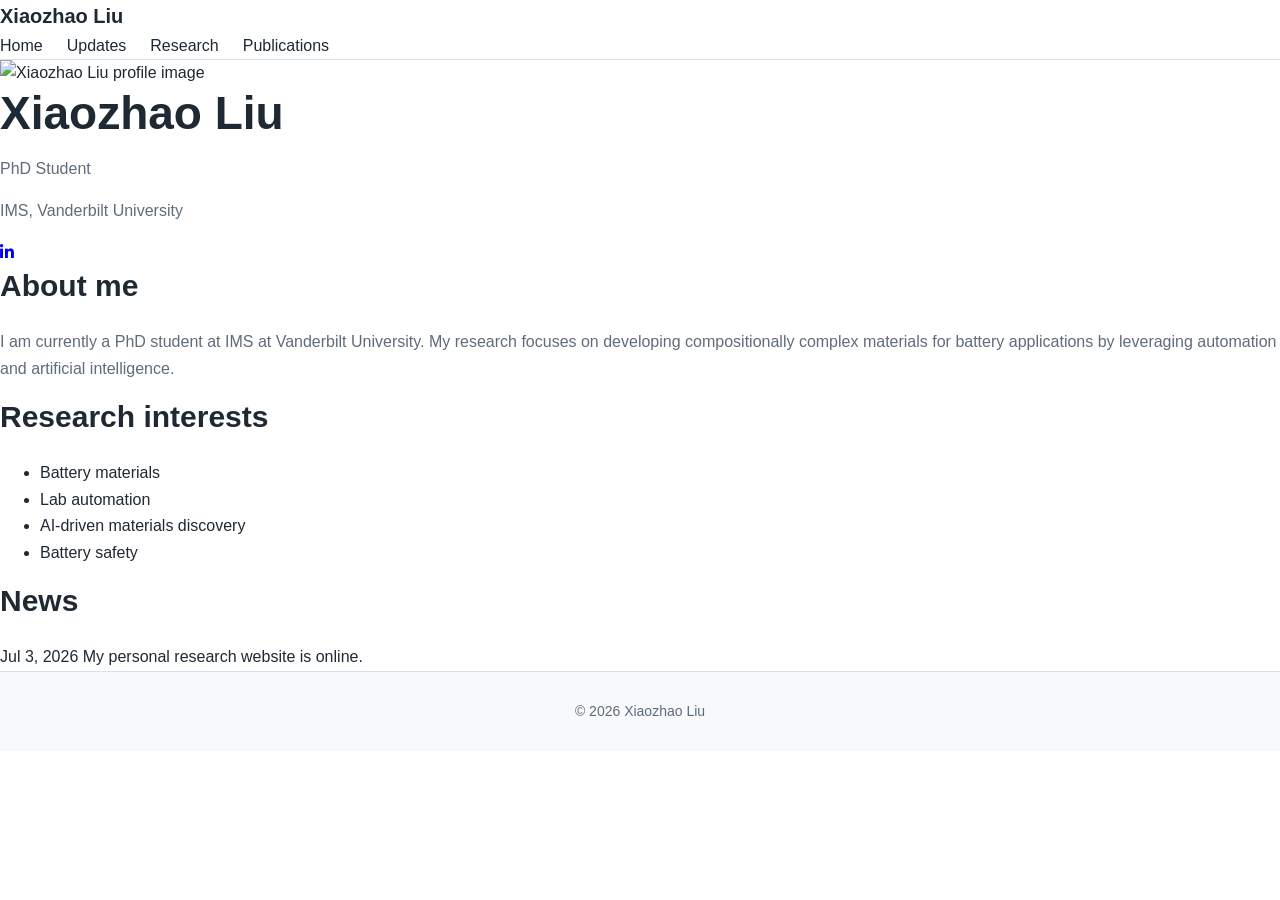
==== index.html @ d34f3051 "Refine homepage in clean academic style" ====
<!DOCTYPE html>
<html lang="en">
<head>
  <meta charset="UTF-8" />
  <meta name="viewport" content="width=device-width, initial-scale=1.0" />
  <meta name="description" content="Xiaozhao Liu - battery materials, lab automation, and AI-driven materials discovery." />
  <title>Xiaozhao Liu | Home</title>
  <link rel="stylesheet" href="https://cdn.jsdelivr.net/npm/academicons@1.9.4/css/academicons.min.css" />
  <link rel="stylesheet" href="https://cdnjs.cloudflare.com/ajax/libs/font-awesome/6.5.2/css/all.min.css" />
  <link rel="stylesheet" href="style.css" />
</head>
<body>
  <header class="site-header">
    <div class="site-container nav-bar">
      <a class="site-title" href="index.html">Xiaozhao Liu</a>
      <nav class="nav-links" aria-label="Main navigation">
        <a class="active" href="index.html">Home</a>
        <a href="updates.html">Updates</a>
        <a href="research.html">Research</a>
        <a href="publications.html">Publications</a>
      </nav>
    </div>
  </header>

  <main class="site-container main-content">
    <section class="profile-layout">
      <aside class="profile-sidebar">
        <img class="profile-photo" src="assets/profile.svg" alt="Xiaozhao Liu profile image" />
        <h1>Xiaozhao Liu</h1>
        <p class="profile-role">PhD Student</p>
        <p class="profile-affiliation">IMS, Vanderbilt University</p>

        <div class="profile-icons" aria-label="Academic and professional links">
          <a href="https://scholar.google.com/citations?user=CbV5CPsAAAAJ&hl=en" target="_blank" rel="noopener noreferrer" aria-label="Google Scholar">
            <i class="ai ai-google-scholar"></i>
          </a>
          <a href="https://www.researchgate.net/profile/Xiaozhao-Liu-3/research" target="_blank" rel="noopener noreferrer" aria-label="ResearchGate">
            <i class="ai ai-researchgate"></i>
          </a>
          <a href="https://www.linkedin.com/in/xiaozhao-liu-083b06285/" target="_blank" rel="noopener noreferrer" aria-label="LinkedIn">
            <i class="fa-brands fa-linkedin-in"></i>
          </a>
        </div>
      </aside>

      <section class="profile-main">
        <section class="page-section">
          <h2>About me</h2>
          <p>
            I am currently a PhD student at IMS at Vanderbilt University. My research focuses on
            developing compositionally complex materials for battery applications by leveraging
            automation and artificial intelligence.
          </p>
        </section>

        <section class="page-section two-column-section">
          <div>
            <h2>Research interests</h2>
            <ul class="interest-list">
              <li>Battery materials</li>
              <li>Lab automation</li>
              <li>AI-driven materials discovery</li>
              <li>Battery safety</li>
            </ul>
          </div>
          <div>
            <h2>News</h2>
            <div class="news-row">
              <span class="news-date">Jul 3, 2026</span>
              <span>My personal research website is online.</span>
            </div>
          </div>
        </section>
      </section>
    </section>
  </main>

  <footer class="site-footer">
    <p>© 2026 Xiaozhao Liu</p>
  </footer>
</body>
</html>
---- style.css ----
:root {
  --text: #1f2933;
  --muted: #5f6c7b;
  --border: #d9e2ec;
  --background: #ffffff;
  --light-background: #f7f9fb;
  --accent: #1f6feb;
  --accent-dark: #174ea6;
  --max-width: 1080px;
}

* {
  box-sizing: border-box;
}

html {
  scroll-behavior: smooth;
}

body {
  margin: 0;
  font-family: -apple-system, BlinkMacSystemFont, "Segoe UI", Arial, sans-serif;
  color: var(--text);
  background: var(--background);
  line-height: 1.65;
}

.container {
  width: min(92%, var(--max-width));
  margin: 0 auto;
}

.narrow {
  max-width: 880px;
}

.site-header {
  position: sticky;
  top: 0;
  z-index: 10;
  background: rgba(255, 255, 255, 0.96);
  border-bottom: 1px solid var(--border);
  backdrop-filter: blur(8px);
}

.nav-container {
  display: flex;
  justify-content: space-between;
  align-items: center;
  padding: 16px 0;
}

.site-title {
  font-size: 20px;
  font-weight: 700;
  color: var(--text);
  text-decoration: none;
}

.nav-links {
  display: flex;
  gap: 24px;
}

.nav-links a {
  color: var(--text);
  text-decoration: none;
  font-weight: 500;
}

.nav-links a:hover,
.site-title:hover {
  color: var(--accent);
}

.section {
  padding: 76px 0;
}

.section-light {
  background: var(--light-background);
}

.hero {
  padding-top: 96px;
}

.hero-grid {
  display: grid;
  grid-template-columns: 1.7fr 0.9fr;
  gap: 52px;
  align-items: center;
}

.eyebrow {
  margin: 0 0 10px;
  color: var(--accent);
  font-weight: 700;
  letter-spacing: 0.02em;
}

h1 {
  margin: 0 0 10px;
  font-size: 46px;
  line-height: 1.15;
}

h2 {
  margin-top: 0;
  font-size: 30px;
  line-height: 1.25;
}

.hero h2 {
  font-size: 21px;
  color: var(--muted);
  font-weight: 500;
}

h3 {
  margin-bottom: 8px;
}

p {
  color: var(--muted);
}

.button-row {
  display: flex;
  flex-wrap: wrap;
  gap: 12px;
  margin-top: 28px;
}

.button-row a {
  display: inline-block;
  padding: 10px 16px;
  color: #ffffff;
  background: var(--accent);
  border-radius: 6px;
  text-decoration: none;
  font-weight: 600;
}

.button-row a:hover {
  background: var(--accent-dark);
}

.profile-card {
  padding: 30px;
  border: 1px solid var(--border);
  border-radius: 18px;
  background: #ffffff;
  box-shadow: 0 12px 30px rgba(15, 23, 42, 0.08);
  text-align: center;
}

.profile-placeholder {
  width: 132px;
  height: 132px;
  margin: 0 auto 20px;
  border-radius: 50%;
  background: linear-gradient(135deg, #1f6feb, #7aa7ff);
  color: #ffffff;
  display: grid;
  place-items: center;
  font-size: 40px;
  font-weight: 700;
}

.small-text {
  font-size: 14px;
}

.update-item {
  display: grid;
  grid-template-columns: 90px 1fr;
  gap: 20px;
  padding: 18px 0;
  border-bottom: 1px solid var(--border);
}

.update-item p {
  margin: 0;
}

.date {
  font-weight: 700;
  color: var(--accent);
}

.card-grid {
  display: grid;
  grid-template-columns: repeat(2, minmax(0, 1fr));
  gap: 22px;
}

.research-card {
  padding: 24px;
  border: 1px solid var(--border);
  border-radius: 12px;
  background: #ffffff;
}

.research-card p {
  margin-bottom: 0;
}

.publication-links a,
.publication-list a {
  color: var(--accent);
}

.publication-list li {
  margin-bottom: 18px;
}

.site-footer {
  padding: 28px 0;
  border-top: 1px solid var(--border);
  background: var(--light-background);
  text-align: center;
}

.site-footer p {
  margin: 0;
  font-size: 14px;
}

@media (max-width: 760px) {
  .nav-container {
    flex-direction: column;
    gap: 12px;
  }

  .nav-links {
    flex-wrap: wrap;
    justify-content: center;
    gap: 14px;
  }

  .hero-grid {
    grid-template-columns: 1fr;
  }

  h1 {
    font-size: 36px;
  }

  h2 {
    font-size: 26px;
  }

  .card-grid {
    grid-template-columns: 1fr;
  }

  .update-item {
    grid-template-columns: 1fr;
    gap: 4px;
  }
}
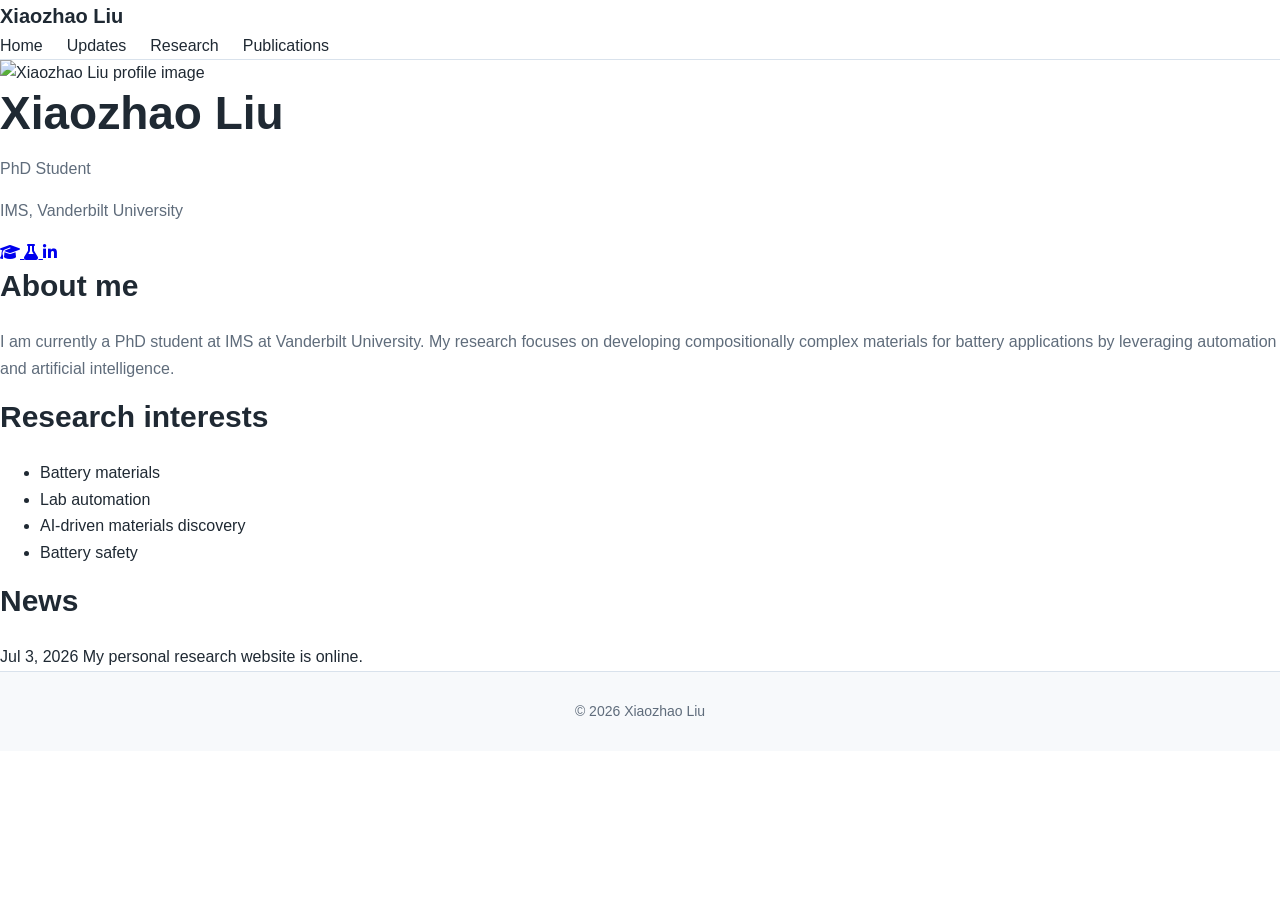
==== commit 1529babd: "Use reliable profile link icons" ====
--- a/index.html
+++ b/index.html
@@ -5,7 +5,6 @@
   <meta name="viewport" content="width=device-width, initial-scale=1.0" />
   <meta name="description" content="Xiaozhao Liu - battery materials, lab automation, and AI-driven materials discovery." />
   <title>Xiaozhao Liu | Home</title>
-  <link rel="stylesheet" href="https://cdn.jsdelivr.net/npm/academicons@1.9.4/css/academicons.min.css" />
   <link rel="stylesheet" href="https://cdnjs.cloudflare.com/ajax/libs/font-awesome/6.5.2/css/all.min.css" />
   <link rel="stylesheet" href="style.css" />
 </head>
@@ -31,13 +30,13 @@
         <p class="profile-affiliation">IMS, Vanderbilt University</p>
 
         <div class="profile-icons" aria-label="Academic and professional links">
-          <a href="https://scholar.google.com/citations?user=CbV5CPsAAAAJ&hl=en" target="_blank" rel="noopener noreferrer" aria-label="Google Scholar">
-            <i class="ai ai-google-scholar"></i>
+          <a href="https://scholar.google.com/citations?user=CbV5CPsAAAAJ&hl=en" target="_blank" rel="noopener noreferrer" aria-label="Google Scholar" title="Google Scholar">
+            <i class="fa-solid fa-graduation-cap"></i>
           </a>
-          <a href="https://www.researchgate.net/profile/Xiaozhao-Liu-3/research" target="_blank" rel="noopener noreferrer" aria-label="ResearchGate">
-            <i class="ai ai-researchgate"></i>
+          <a href="https://www.researchgate.net/profile/Xiaozhao-Liu-3/research" target="_blank" rel="noopener noreferrer" aria-label="ResearchGate" title="ResearchGate">
+            <i class="fa-solid fa-flask"></i>
           </a>
-          <a href="https://www.linkedin.com/in/xiaozhao-liu-083b06285/" target="_blank" rel="noopener noreferrer" aria-label="LinkedIn">
+          <a href="https://www.linkedin.com/in/xiaozhao-liu-083b06285/" target="_blank" rel="noopener noreferrer" aria-label="LinkedIn" title="LinkedIn">
             <i class="fa-brands fa-linkedin-in"></i>
           </a>
         </div>
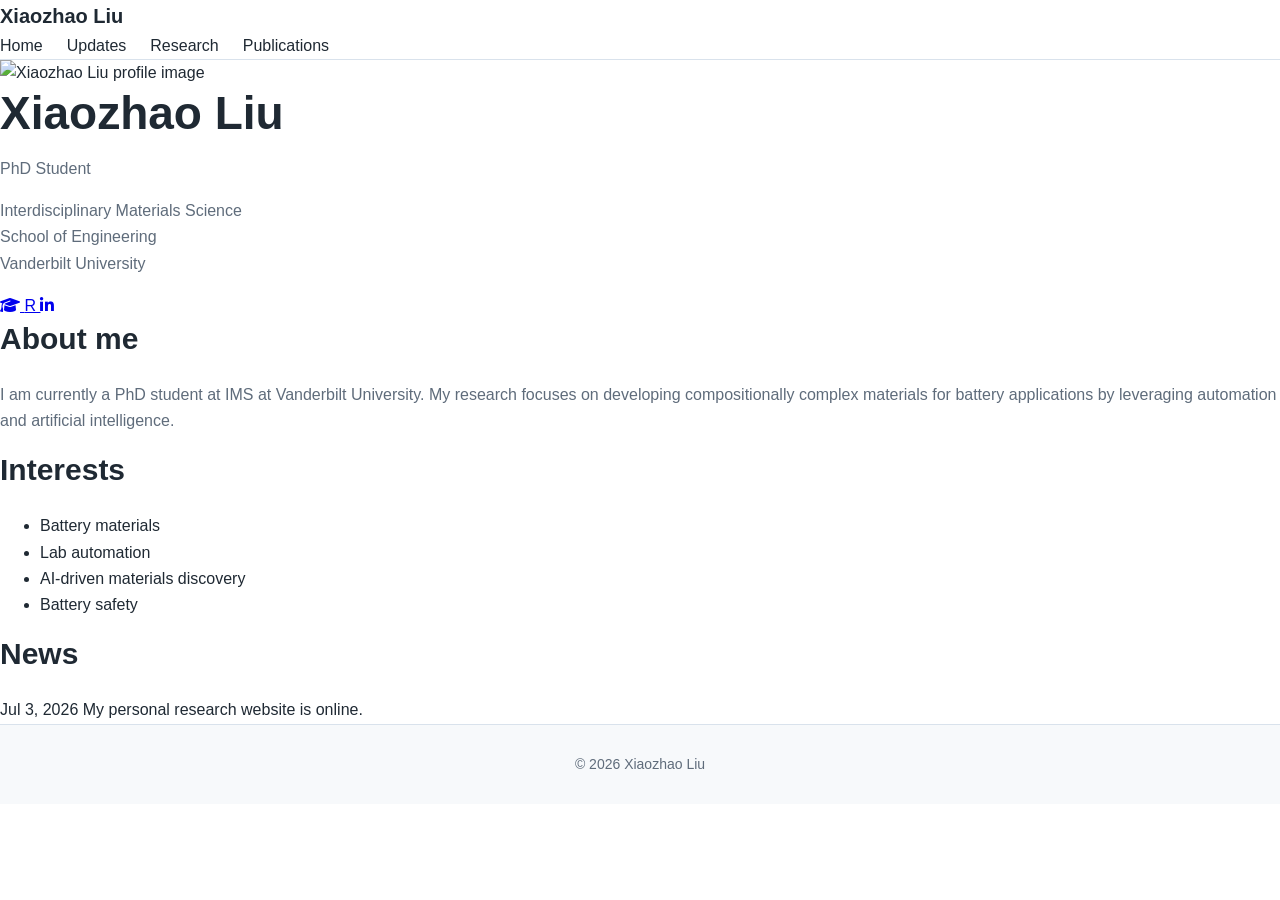
==== commit 45d6be6b: "Use R icon for ResearchGate" ====
--- a/index.html
+++ b/index.html
@@ -27,14 +27,18 @@
         <img class="profile-photo" src="assets/profile.svg" alt="Xiaozhao Liu profile image" />
         <h1>Xiaozhao Liu</h1>
         <p class="profile-role">PhD Student</p>
-        <p class="profile-affiliation">IMS, Vanderbilt University</p>
+        <p class="profile-affiliation">
+          Interdisciplinary Materials Science<br />
+          School of Engineering<br />
+          Vanderbilt University
+        </p>
 
         <div class="profile-icons" aria-label="Academic and professional links">
           <a href="https://scholar.google.com/citations?user=CbV5CPsAAAAJ&hl=en" target="_blank" rel="noopener noreferrer" aria-label="Google Scholar" title="Google Scholar">
             <i class="fa-solid fa-graduation-cap"></i>
           </a>
           <a href="https://www.researchgate.net/profile/Xiaozhao-Liu-3/research" target="_blank" rel="noopener noreferrer" aria-label="ResearchGate" title="ResearchGate">
-            <i class="fa-solid fa-flask"></i>
+            <span class="rg-icon">R</span>
           </a>
           <a href="https://www.linkedin.com/in/xiaozhao-liu-083b06285/" target="_blank" rel="noopener noreferrer" aria-label="LinkedIn" title="LinkedIn">
             <i class="fa-brands fa-linkedin-in"></i>
@@ -54,7 +58,7 @@
 
         <section class="page-section two-column-section">
           <div>
-            <h2>Research interests</h2>
+            <h2>Interests</h2>
             <ul class="interest-list">
               <li>Battery materials</li>
               <li>Lab automation</li>
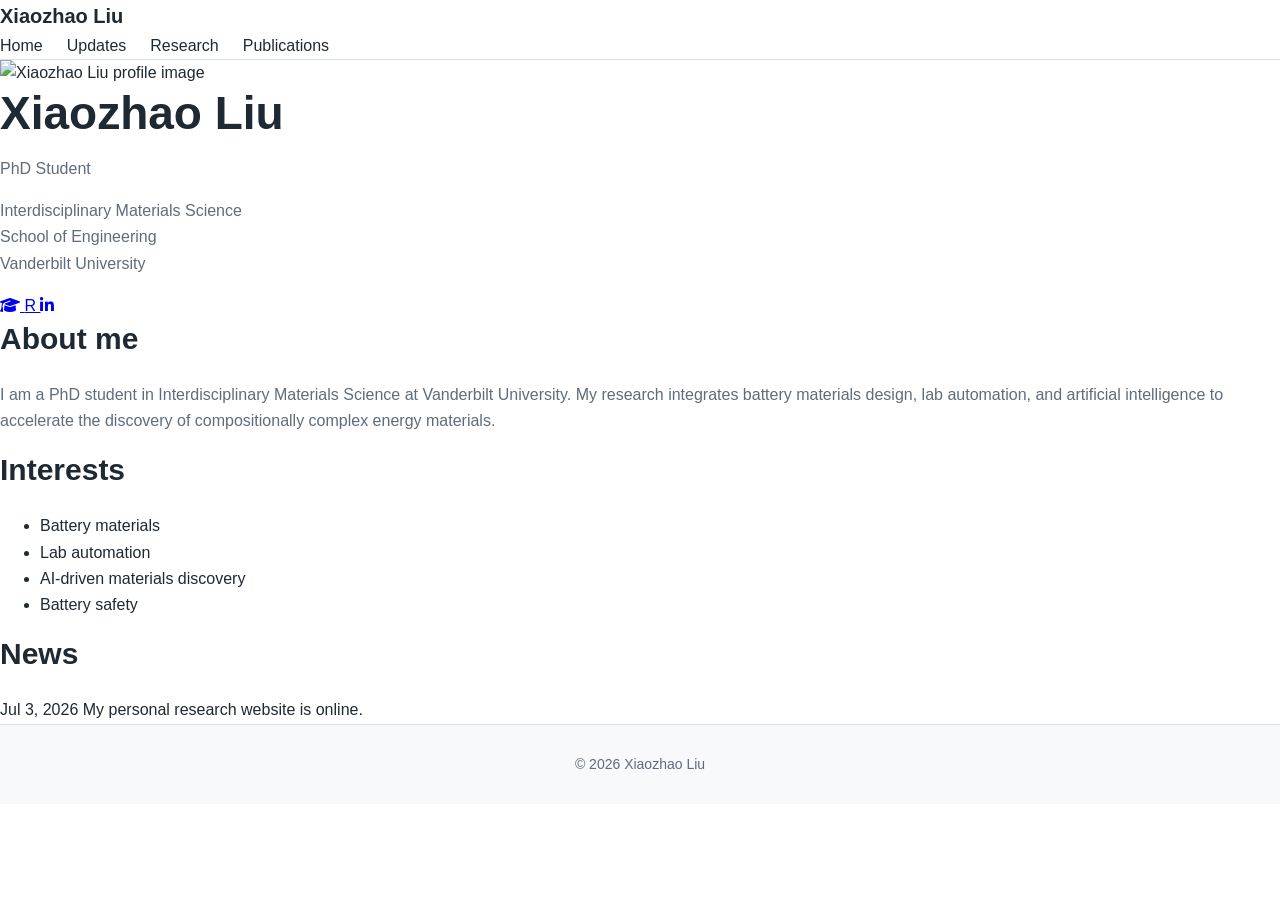
==== commit 33d4825a: "Revise research description in index.html Updated the description of my research focus to include in" ====
--- a/index.html
+++ b/index.html
@@ -50,9 +50,8 @@
         <section class="page-section">
           <h2>About me</h2>
           <p>
-            I am currently a PhD student at IMS at Vanderbilt University. My research focuses on
-            developing compositionally complex materials for battery applications by leveraging
-            automation and artificial intelligence.
+            I am a PhD student in Interdisciplinary Materials Science at Vanderbilt University. 
+            My research integrates battery materials design, lab automation, and artificial intelligence to accelerate the discovery of compositionally complex energy materials.
           </p>
         </section>
 
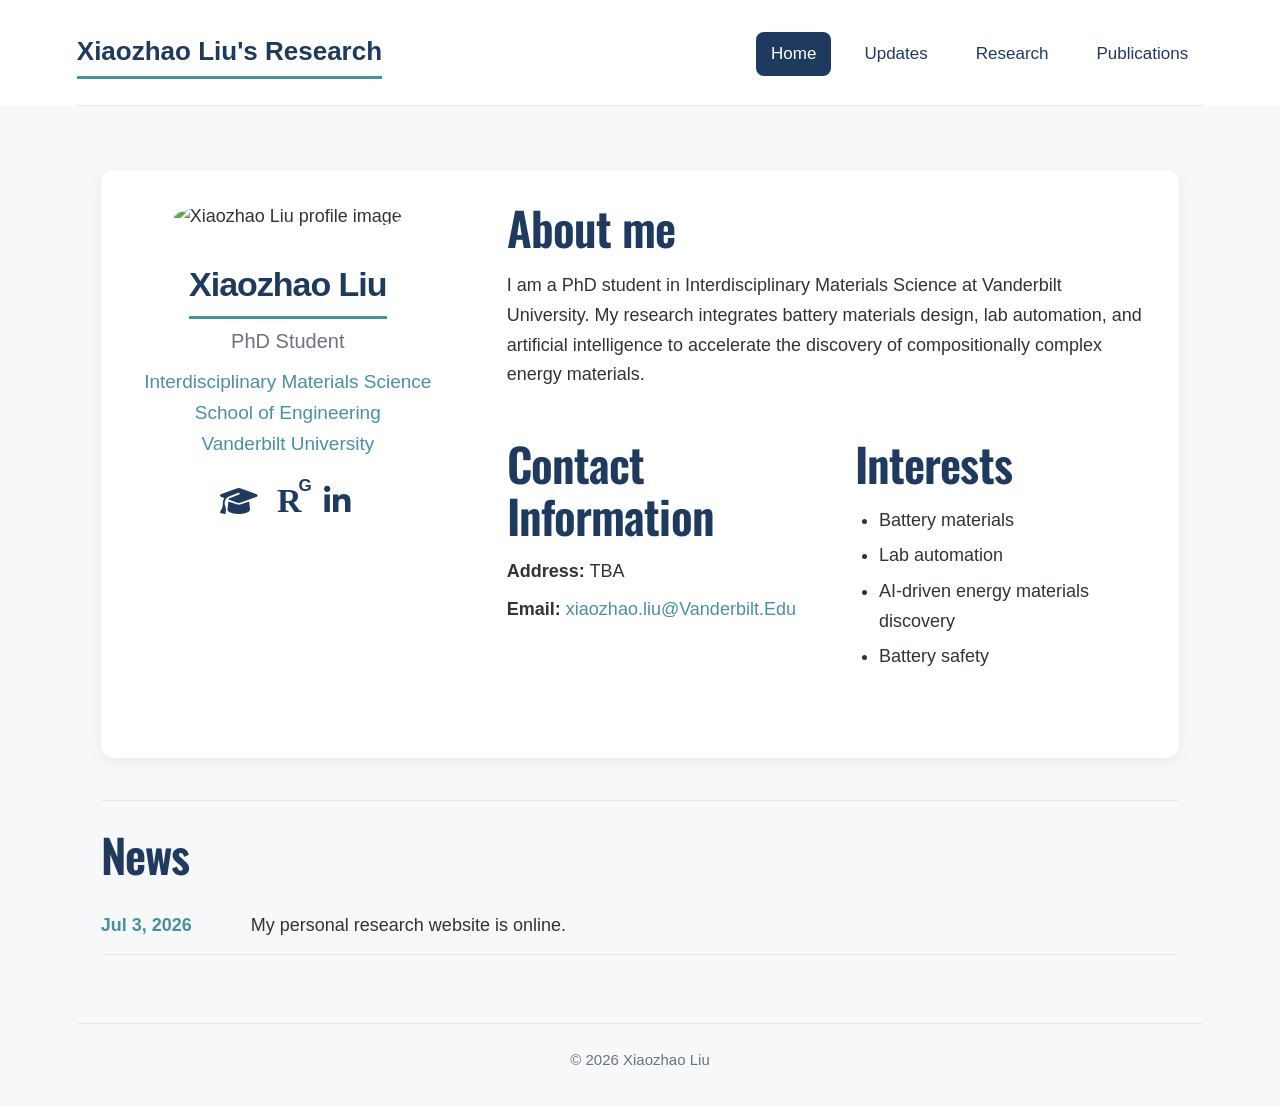
==== commit 84827801: "Update site title to include 'Research'" ====
--- a/index.html
+++ b/index.html
@@ -11,7 +11,7 @@
 <body>
   <header class="site-header">
     <div class="site-container nav-bar">
-      <a class="site-title" href="index.html">Xiaozhao Liu</a>
+      <a class="site-title" href="index.html">Xiaozhao Liu's Research</a>
       <nav class="nav-links" aria-label="Main navigation">
         <a class="active" href="index.html">Home</a>
         <a href="updates.html">Updates</a>
@@ -50,30 +50,36 @@
         <section class="page-section">
           <h2>About me</h2>
           <p>
-            I am a PhD student in Interdisciplinary Materials Science at Vanderbilt University. 
+            I am a PhD student in Interdisciplinary Materials Science at Vanderbilt University.
             My research integrates battery materials design, lab automation, and artificial intelligence to accelerate the discovery of compositionally complex energy materials.
           </p>
         </section>
 
         <section class="page-section two-column-section">
           <div>
+            <h2>Contact Information</h2>
+            <p class="contact-line"><strong>Address:</strong> TBA</p>
+            <p class="contact-line"><strong>Email:</strong> <a href="mailto:xiaozhao.liu@Vanderbilt.Edu">xiaozhao.liu@Vanderbilt.Edu</a></p>
+          </div>
+          <div>
             <h2>Interests</h2>
             <ul class="interest-list">
               <li>Battery materials</li>
               <li>Lab automation</li>
-              <li>AI-driven materials discovery</li>
+              <li>AI-driven energy materials discovery</li>
               <li>Battery safety</li>
             </ul>
           </div>
-          <div>
-            <h2>News</h2>
-            <div class="news-row">
-              <span class="news-date">Jul 3, 2026</span>
-              <span>My personal research website is online.</span>
-            </div>
-          </div>
         </section>
       </section>
+    </section>
+
+    <section class="home-news">
+      <h2>News</h2>
+      <div class="news-row">
+        <span class="news-date">Jul 3, 2026</span>
+        <span>My personal research website is online.</span>
+      </div>
     </section>
   </main>
 
--- a/style.css
+++ b/style.css
@@ -1,261 +1,423 @@
+@import url('https://fonts.googleapis.com/css2?family=Oswald:wght@500;600;700&display=swap');
+
 :root {
-  --text: #1f2933;
-  --muted: #5f6c7b;
-  --border: #d9e2ec;
-  --background: #ffffff;
-  --light-background: #f7f9fb;
-  --accent: #1f6feb;
-  --accent-dark: #174ea6;
-  --max-width: 1080px;
+  --navy: #1F3A5F;
+  --soft-blue: #4A90A4;
+  --bg: #F7F8FA;
+  --card: #FFFFFF;
+  --text: #2F3437;
+  --muted: #6B7280;
+  --line: #E5E7EB;
+  --max-width: 1200px;
+  --content-width: 1000px;
 }
 
 * {
   box-sizing: border-box;
 }
 
-html {
-  scroll-behavior: smooth;
-}
-
+html,
 body {
   margin: 0;
-  font-family: -apple-system, BlinkMacSystemFont, "Segoe UI", Arial, sans-serif;
+  padding: 0;
+}
+
+body {
   color: var(--text);
-  background: var(--background);
+  background: var(--bg);
+  font-family: -apple-system, BlinkMacSystemFont, "Segoe UI", Roboto, Arial, sans-serif;
+  font-size: 18px;
   line-height: 1.65;
 }
 
-.container {
-  width: min(92%, var(--max-width));
+a {
+  color: var(--soft-blue);
+  text-decoration: none;
+}
+
+a:hover {
+  color: var(--navy);
+  text-decoration: underline;
+}
+
+.site-container {
+  width: min(88%, var(--max-width));
   margin: 0 auto;
-}
-
-.narrow {
-  max-width: 880px;
+  padding-left: 24px;
+  padding-right: 24px;
 }
 
 .site-header {
-  position: sticky;
-  top: 0;
-  z-index: 10;
-  background: rgba(255, 255, 255, 0.96);
-  border-bottom: 1px solid var(--border);
-  backdrop-filter: blur(8px);
-}
-
-.nav-container {
+  background: var(--card);
+}
+
+.nav-bar {
   display: flex;
   justify-content: space-between;
   align-items: center;
-  padding: 16px 0;
+  padding: 30px 0 26px;
+  border-bottom: 1px solid var(--line);
 }
 
 .site-title {
-  font-size: 20px;
+  color: var(--navy);
+  font-size: 26px;
   font-weight: 700;
-  color: var(--text);
+  border-bottom: 3px solid var(--soft-blue);
+  padding-bottom: 3px;
+}
+
+.site-title:hover {
+  color: var(--soft-blue);
   text-decoration: none;
 }
 
 .nav-links {
   display: flex;
-  gap: 24px;
+  align-items: center;
+  gap: 18px;
 }
 
 .nav-links a {
+  color: var(--navy);
+  padding: 8px 15px;
+  border-radius: 8px;
+  font-size: 17px;
+  font-weight: 500;
+}
+
+.nav-links a:hover,
+.nav-links a.active {
+  color: #ffffff;
+  background: var(--navy);
+  text-decoration: none;
+}
+
+.main-content {
+  padding-top: 64px;
+  padding-bottom: 68px;
+}
+
+.profile-layout {
+  display: grid;
+  grid-template-columns: 310px minmax(0, 1fr);
+  gap: 64px;
+  align-items: start;
+  background: var(--card);
+  padding: 32px;
+  border-radius: 14px;
+  box-shadow: 0 4px 16px rgba(0, 0, 0, 0.06);
+}
+
+.profile-sidebar {
+  text-align: center;
+}
+
+.profile-photo {
+  width: 205px;
+  height: 205px;
+  object-fit: cover;
+  border-radius: 50%;
+  margin-bottom: 24px;
+}
+
+.profile-sidebar h1 {
+  display: inline-block;
+  margin: 0 0 6px;
+  color: var(--navy);
+  font-size: 34px;
+  font-weight: 600;
+  letter-spacing: -0.03em;
+  border-bottom: 3px solid var(--soft-blue);
+  padding-bottom: 4px;
+}
+
+.profile-role {
+  margin: 0;
+  color: var(--muted);
+  font-size: 20px;
+}
+
+.profile-affiliation {
+  margin: 8px 0 24px;
+  color: var(--soft-blue);
+  font-size: 19px;
+  font-weight: 500;
+}
+
+.profile-icons {
+  display: flex;
+  justify-content: center;
+  gap: 15px;
+}
+
+.profile-icons a {
+  display: inline-flex;
+  align-items: center;
+  justify-content: center;
+  width: 34px;
+  height: 34px;
+  color: var(--navy);
+  font-size: 30px;
+}
+
+.profile-icons a:hover {
+  color: var(--soft-blue);
+  text-decoration: none;
+}
+
+.rg-icon {
+  position: relative;
+  display: inline-block;
+  width: 32px;
+  height: 34px;
+  color: var(--navy);
+  font-family: Georgia, "Times New Roman", serif;
+  font-size: 34px;
+  font-weight: 600;
+  line-height: 1;
+  letter-spacing: -0.08em;
+}
+
+.rg-icon::after {
+  content: "G";
+  position: absolute;
+  top: -7px;
+  right: -8px;
+  font-family: Arial, sans-serif;
+  font-size: 17px;
+  font-weight: 700;
+  letter-spacing: 0;
+}
+
+.profile-icons a:hover .rg-icon {
+  color: var(--soft-blue);
+}
+
+.profile-main {
+  max-width: 760px;
+}
+
+.page-section {
+  margin-bottom: 48px;
+}
+
+.page-section h2,
+.page-content h1,
+.home-news h2 {
+  margin: 0 0 16px;
+  color: var(--navy);
+  font-family: "Oswald", -apple-system, BlinkMacSystemFont, "Segoe UI", sans-serif;
+  font-size: 46px;
+  font-weight: 600;
+  line-height: 1.12;
+  letter-spacing: -0.02em;
+  text-transform: none;
+}
+
+.page-section p,
+.lead,
+.research-topic p,
+.timeline-text,
+.publication-list span {
   color: var(--text);
-  text-decoration: none;
+}
+
+.two-column-section {
+  display: grid;
+  grid-template-columns: 1fr 1fr;
+  gap: 56px;
+}
+
+.interest-list {
+  margin: 0;
+  padding-left: 24px;
+}
+
+.interest-list li {
+  margin-bottom: 6px;
+}
+
+.contact-line {
+  margin: 0 0 8px;
+}
+
+.news-row,
+.timeline-item {
+  display: grid;
+  grid-template-columns: 130px 1fr;
+  gap: 20px;
+  align-items: start;
+  padding: 14px 0;
+  border-bottom: 1px solid var(--line);
+}
+
+.news-date,
+.timeline-date {
+  color: var(--soft-blue);
+  font-weight: 600;
+}
+
+.home-news {
+  margin-top: 42px;
+  padding-top: 28px;
+  border-top: 1px solid var(--line);
+}
+
+.page-content {
+  max-width: var(--content-width);
+  padding-top: 64px;
+  padding-bottom: 68px;
+  background: var(--card);
+  border-radius: 14px;
+  box-shadow: 0 4px 16px rgba(0, 0, 0, 0.06);
+  margin-top: 48px;
+  margin-bottom: 48px;
+}
+
+.page-content h1 {
+  margin-bottom: 18px;
+}
+
+.lead {
+  margin: 0 0 34px;
+}
+
+.research-topic {
+  padding: 24px 0;
+  border-top: 1px solid var(--line);
+}
+
+.research-topic h2,
+.publication-block h2 {
+  margin: 0 0 10px;
+  color: var(--navy);
+  font-family: "Oswald", -apple-system, BlinkMacSystemFont, "Segoe UI", sans-serif;
+  font-size: 30px;
+  font-weight: 600;
+  letter-spacing: -0.01em;
+}
+
+.research-topic p {
+  margin: 0;
+}
+
+.timeline {
+  border-top: 1px solid var(--line);
+}
+
+.publication-icons {
+  justify-content: flex-start;
+  margin: 18px 0 34px;
+}
+
+.publication-block {
+  border-top: 1px solid var(--line);
+  padding-top: 24px;
+}
+
+.publication-list {
+  margin: 0;
+  padding: 0;
+  list-style: none;
+  counter-reset: pub-counter 3;
+}
+
+.publication-list li {
+  display: grid;
+  grid-template-columns: 46px 1fr;
+  gap: 14px;
+  padding: 18px 0;
+  border-bottom: 1px solid var(--line);
+}
+
+.publication-list li::before {
+  counter-increment: pub-counter -1;
+  content: counter(pub-counter);
+  color: var(--text);
+  font-size: 18px;
+}
+
+.publication-list strong {
+  display: inline;
+  color: var(--soft-blue);
+  font-weight: 600;
+}
+
+.publication-list > li > div > span {
+  display: block;
+}
+
+.pub-authors {
+  margin-top: 3px;
+}
+
+.pub-authors .my-name {
+  display: inline !important;
+  color: var(--text);
+  font-weight: 700;
+  border-bottom: 2px solid var(--soft-blue);
+  padding-bottom: 1px;
+}
+
+.pub-venue {
   font-weight: 500;
 }
 
-.nav-links a:hover,
-.site-title:hover {
-  color: var(--accent);
-}
-
-.section {
-  padding: 76px 0;
-}
-
-.section-light {
-  background: var(--light-background);
-}
-
-.hero {
-  padding-top: 96px;
-}
-
-.hero-grid {
-  display: grid;
-  grid-template-columns: 1.7fr 0.9fr;
-  gap: 52px;
-  align-items: center;
-}
-
-.eyebrow {
-  margin: 0 0 10px;
-  color: var(--accent);
-  font-weight: 700;
-  letter-spacing: 0.02em;
-}
-
-h1 {
-  margin: 0 0 10px;
-  font-size: 46px;
-  line-height: 1.15;
-}
-
-h2 {
-  margin-top: 0;
-  font-size: 30px;
-  line-height: 1.25;
-}
-
-.hero h2 {
-  font-size: 21px;
+.site-footer {
+  width: min(88%, var(--max-width));
+  margin: 0 auto;
+  padding: 24px 24px 34px;
+  border-top: 1px solid var(--line);
+  text-align: center;
+}
+
+.site-footer p {
+  margin: 0;
   color: var(--muted);
-  font-weight: 500;
-}
-
-h3 {
-  margin-bottom: 8px;
-}
-
-p {
-  color: var(--muted);
-}
-
-.button-row {
-  display: flex;
-  flex-wrap: wrap;
-  gap: 12px;
-  margin-top: 28px;
-}
-
-.button-row a {
-  display: inline-block;
-  padding: 10px 16px;
-  color: #ffffff;
-  background: var(--accent);
-  border-radius: 6px;
-  text-decoration: none;
-  font-weight: 600;
-}
-
-.button-row a:hover {
-  background: var(--accent-dark);
-}
-
-.profile-card {
-  padding: 30px;
-  border: 1px solid var(--border);
-  border-radius: 18px;
-  background: #ffffff;
-  box-shadow: 0 12px 30px rgba(15, 23, 42, 0.08);
-  text-align: center;
-}
-
-.profile-placeholder {
-  width: 132px;
-  height: 132px;
-  margin: 0 auto 20px;
-  border-radius: 50%;
-  background: linear-gradient(135deg, #1f6feb, #7aa7ff);
-  color: #ffffff;
-  display: grid;
-  place-items: center;
-  font-size: 40px;
-  font-weight: 700;
-}
-
-.small-text {
-  font-size: 14px;
-}
-
-.update-item {
-  display: grid;
-  grid-template-columns: 90px 1fr;
-  gap: 20px;
-  padding: 18px 0;
-  border-bottom: 1px solid var(--border);
-}
-
-.update-item p {
-  margin: 0;
-}
-
-.date {
-  font-weight: 700;
-  color: var(--accent);
-}
-
-.card-grid {
-  display: grid;
-  grid-template-columns: repeat(2, minmax(0, 1fr));
-  gap: 22px;
-}
-
-.research-card {
-  padding: 24px;
-  border: 1px solid var(--border);
-  border-radius: 12px;
-  background: #ffffff;
-}
-
-.research-card p {
-  margin-bottom: 0;
-}
-
-.publication-links a,
-.publication-list a {
-  color: var(--accent);
-}
-
-.publication-list li {
-  margin-bottom: 18px;
-}
-
-.site-footer {
-  padding: 28px 0;
-  border-top: 1px solid var(--border);
-  background: var(--light-background);
-  text-align: center;
-}
-
-.site-footer p {
-  margin: 0;
-  font-size: 14px;
-}
-
-@media (max-width: 760px) {
-  .nav-container {
+  font-size: 15px;
+}
+
+@media (max-width: 850px) {
+  body {
+    font-size: 16px;
+  }
+
+  .site-container {
+    width: 100%;
+    padding-left: 22px;
+    padding-right: 22px;
+  }
+
+  .nav-bar {
     flex-direction: column;
-    gap: 12px;
+    gap: 16px;
   }
 
   .nav-links {
     flex-wrap: wrap;
     justify-content: center;
-    gap: 14px;
-  }
-
-  .hero-grid {
+  }
+
+  .profile-layout,
+  .two-column-section {
     grid-template-columns: 1fr;
-  }
-
-  h1 {
+    gap: 34px;
+  }
+
+  .profile-main {
+    max-width: none;
+  }
+
+  .page-section h2,
+  .page-content h1,
+  .home-news h2 {
     font-size: 36px;
   }
 
-  h2 {
-    font-size: 26px;
-  }
-
-  .card-grid {
-    grid-template-columns: 1fr;
-  }
-
-  .update-item {
+  .news-row,
+  .timeline-item,
+  .publication-list li {
     grid-template-columns: 1fr;
     gap: 4px;
   }
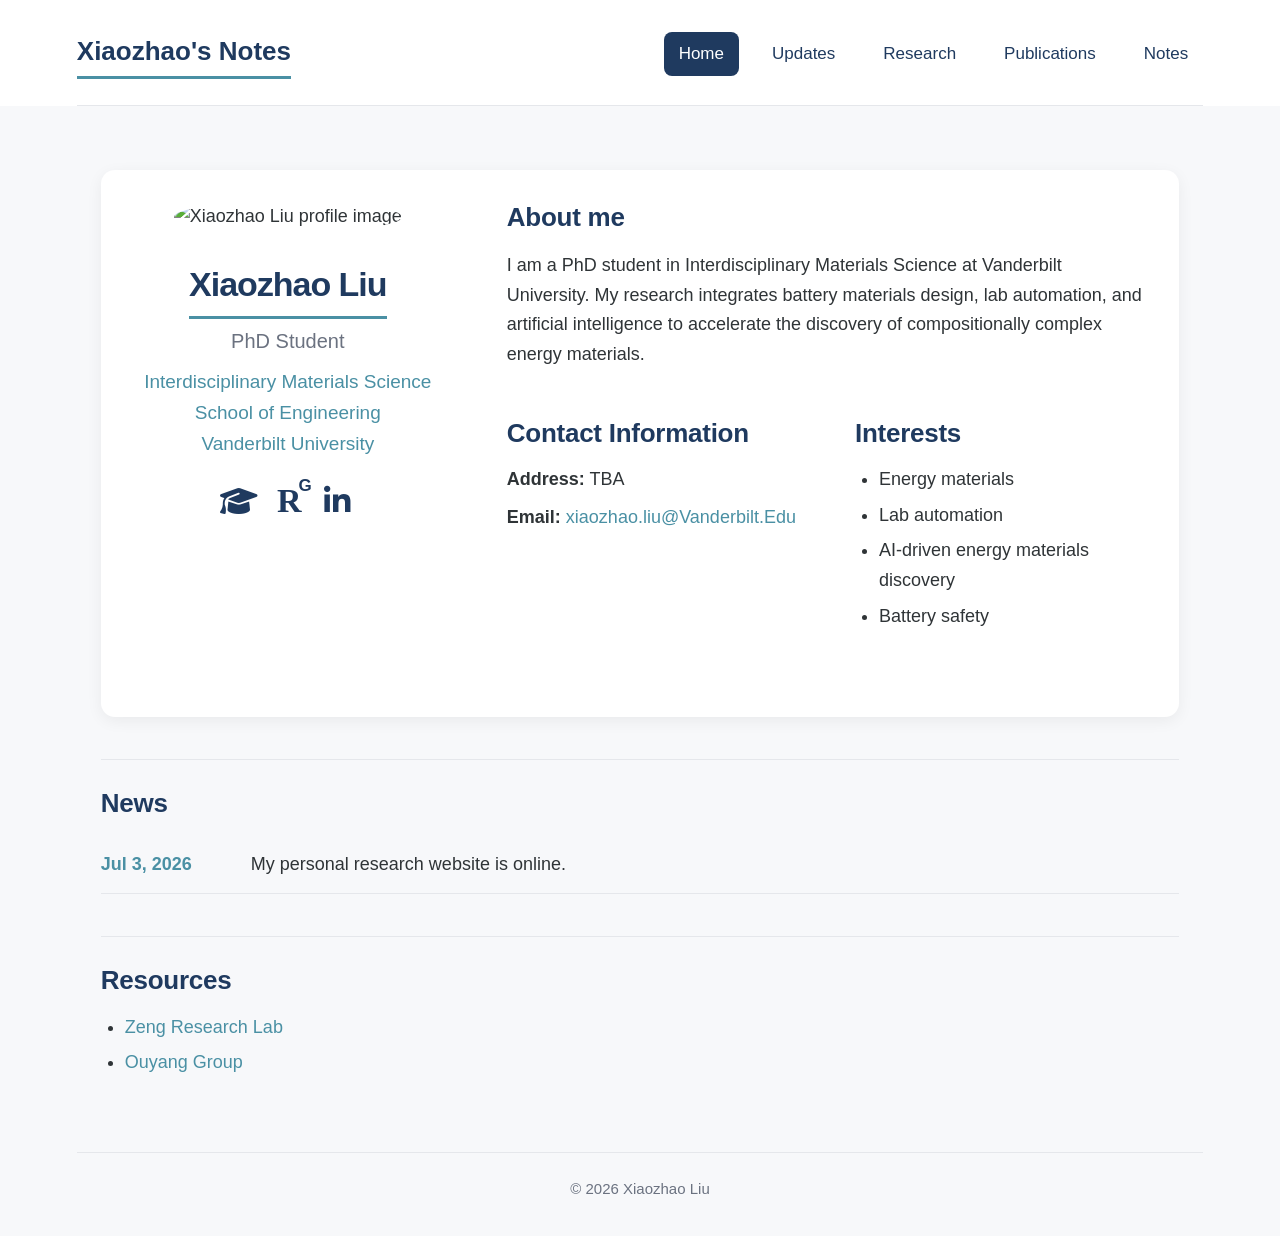
==== commit bea32f34: "Update" ====
--- a/index.html
+++ b/index.html
@@ -7,16 +7,18 @@
   <title>Xiaozhao Liu | Home</title>
   <link rel="stylesheet" href="https://cdnjs.cloudflare.com/ajax/libs/font-awesome/6.5.2/css/all.min.css" />
   <link rel="stylesheet" href="style.css" />
+  <script src="site-config.js" defer></script>
 </head>
 <body>
   <header class="site-header">
     <div class="site-container nav-bar">
-      <a class="site-title" href="index.html">Xiaozhao Liu's Research</a>
+      <a class="site-title" href="index.html">Xiaozhao's Notes</a>
       <nav class="nav-links" aria-label="Main navigation">
         <a class="active" href="index.html">Home</a>
         <a href="updates.html">Updates</a>
         <a href="research.html">Research</a>
         <a href="publications.html">Publications</a>
+        <a href="notes.html">Notes</a>
       </nav>
     </div>
   </header>
@@ -64,7 +66,7 @@
           <div>
             <h2>Interests</h2>
             <ul class="interest-list">
-              <li>Battery materials</li>
+              <li>Energy materials</li>
               <li>Lab automation</li>
               <li>AI-driven energy materials discovery</li>
               <li>Battery safety</li>
@@ -81,6 +83,14 @@
         <span>My personal research website is online.</span>
       </div>
     </section>
+
+    <section class="home-resources">
+      <h2>Resources</h2>
+      <ul class="resource-list">
+        <li><a href="https://www.yan-zeng.com/" target="_blank" rel="noopener noreferrer">Zeng Research Lab</a></li>
+        <li><a href="https://bin-ouyang.com/" target="_blank" rel="noopener noreferrer">Ouyang Group</a></li>
+      </ul>
+    </section>
   </main>
 
   <footer class="site-footer">
--- a/style.css
+++ b/style.css
@@ -1,5 +1,3 @@
-@import url('https://fonts.googleapis.com/css2?family=Oswald:wght@500;600;700&display=swap');
-
 :root {
   --navy: #1F3A5F;
   --soft-blue: #4A90A4;
@@ -9,7 +7,7 @@
   --muted: #6B7280;
   --line: #E5E7EB;
   --max-width: 1200px;
-  --content-width: 1000px;
+  --content-width: 1200px;
 }
 
 * {
@@ -204,15 +202,14 @@
 
 .page-section h2,
 .page-content h1,
-.home-news h2 {
+.home-news h2,
+.home-resources h2 {
   margin: 0 0 16px;
   color: var(--navy);
-  font-family: "Oswald", -apple-system, BlinkMacSystemFont, "Segoe UI", sans-serif;
-  font-size: 46px;
-  font-weight: 600;
-  line-height: 1.12;
-  letter-spacing: -0.02em;
-  text-transform: none;
+  font-size: 26px;
+  font-weight: 700;
+  line-height: 1.2;
+  letter-spacing: -0.01em;
 }
 
 .page-section p,
@@ -258,10 +255,20 @@
   font-weight: 600;
 }
 
-.home-news {
+.home-news,
+.home-resources {
   margin-top: 42px;
   padding-top: 28px;
   border-top: 1px solid var(--line);
+}
+
+.resource-list {
+  margin: 0;
+  padding-left: 24px;
+}
+
+.resource-list li {
+  margin-bottom: 6px;
 }
 
 .page-content {
@@ -288,13 +295,17 @@
   border-top: 1px solid var(--line);
 }
 
+.research-topic:first-child {
+  border-top: none;
+  padding-top: 0;
+}
+
 .research-topic h2,
 .publication-block h2 {
   margin: 0 0 10px;
   color: var(--navy);
-  font-family: "Oswald", -apple-system, BlinkMacSystemFont, "Segoe UI", sans-serif;
-  font-size: 30px;
-  font-weight: 600;
+  font-size: 26px;
+  font-weight: 700;
   letter-spacing: -0.01em;
 }
 
@@ -364,6 +375,73 @@
   font-weight: 500;
 }
 
+.note-section {
+  margin-top: 32px;
+  padding: 28px;
+  border: 1px solid var(--line);
+  border-radius: 14px;
+  background: #fbfcfd;
+}
+
+.note-section h2 {
+  margin: 0 0 8px;
+  color: var(--navy);
+  font-size: 26px;
+  font-weight: 700;
+  line-height: 1.2;
+}
+
+.note-section-intro {
+  margin: 0 0 20px;
+  color: var(--muted);
+}
+
+.note-card {
+  padding: 20px 22px;
+  border: 1px solid var(--line);
+  border-radius: 12px;
+  background: var(--card);
+}
+
+.note-card + .note-card {
+  margin-top: 16px;
+}
+
+.note-card-header {
+  display: flex;
+  justify-content: flex-start;
+  gap: 10px;
+  align-items: baseline;
+  margin-bottom: 8px;
+}
+
+.note-card-header h3 {
+  margin: 0;
+  color: var(--navy);
+  font-size: 22px;
+  font-weight: 700;
+  line-height: 1.25;
+}
+
+.note-date {
+  flex: 0 0 auto;
+  color: var(--soft-blue);
+  font-size: 16px;
+  font-weight: 600;
+}
+
+.note-date::before {
+  content: "|";
+  margin-right: 10px;
+  color: var(--muted);
+  font-weight: 500;
+}
+
+.note-card p {
+  margin: 0;
+  color: var(--text);
+}
+
 .site-footer {
   width: min(88%, var(--max-width));
   margin: 0 auto;
@@ -411,8 +489,12 @@
 
   .page-section h2,
   .page-content h1,
-  .home-news h2 {
-    font-size: 36px;
+  .home-news h2,
+  .home-resources h2,
+  .research-topic h2,
+  .publication-block h2,
+  .note-section h2 {
+    font-size: 26px;
   }
 
   .news-row,
@@ -421,4 +503,17 @@
     grid-template-columns: 1fr;
     gap: 4px;
   }
-}
+
+  .note-section {
+    padding: 22px;
+  }
+
+  .note-card-header {
+    display: flex;
+  }
+
+  .note-date {
+    display: inline;
+    margin-top: 0;
+  }
+}
